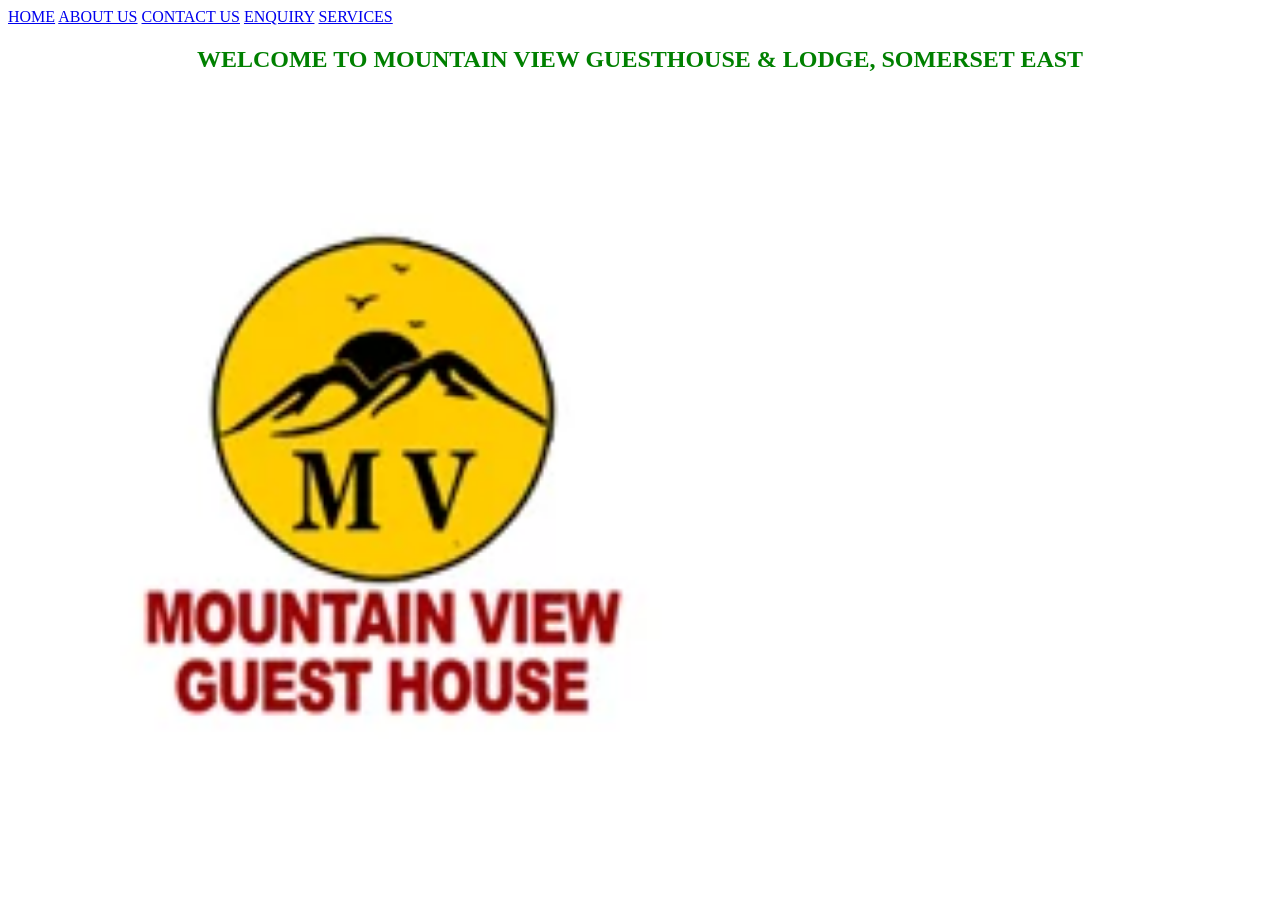
==== index.html @ 7d77cf10 "i added my html pages which are Enquiry, About Us, Contact Us, Things to do" ====
<!DOCTYPE html>
<html lang="en">
<head>
    <meta charset="UTF-8">
    <meta name="viewport" content="width=device-width, initial-scale=1.0">
     <title>WELCOME TO MOUNTAIN VIEW GUESTHOUSE & LODGE, SOMERSET EAST | HOME</title>
</head>
<body>
   <header>
    <!--Logo goes here-->
    <!--Navigation links-->
    <nav>
        <a href="#">HOME</a>
        <a href="#">ABOUT US</a>
        <a href="#">CONTACT US</a>
        <a href="#">ENQUIRY</a>
        <a href="#">SERVICES</a>
    </nav>
   </header>
   <!--Main section-->
   <main>
        <!--First Section-->
        <section>
            <!--Welcome message-->
            <h1 style="color:green; text-align: center;">WELCOME TO MOUNTAIN VIEW GUESTHOUSE & LODGE, SOMERSET EAST</h1>
            <p></p>
            <!--Insert an image-->
            <img src="/assets/images/mountain-view-guest-house-logo.webp" width="60%" height="60%" alt="Main image">
        </section>
        <!--Footer Section-->
        <footer>


        </footer>
   </main>
</body>
</html>
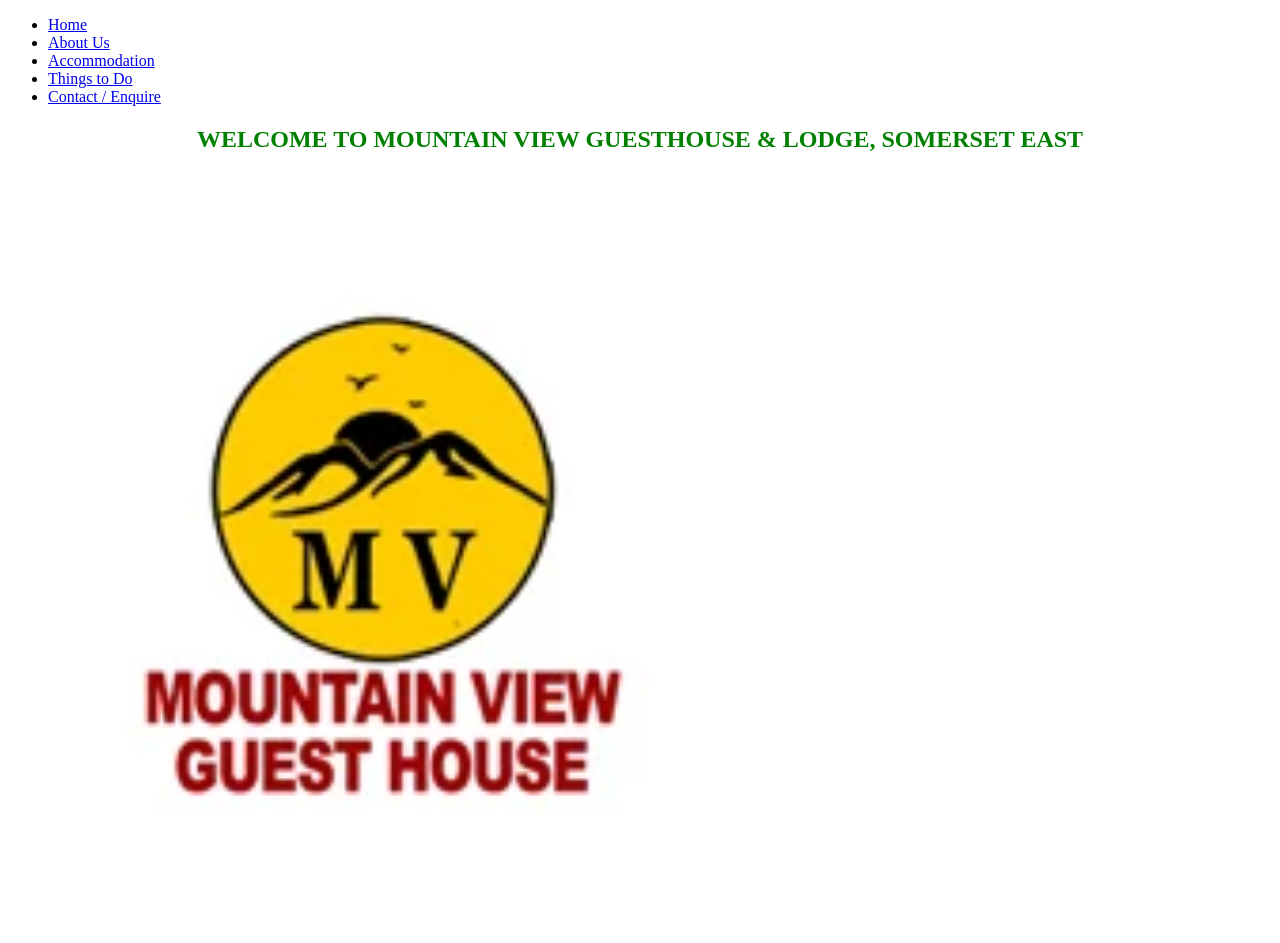
==== commit a92c3732: "i added pages and the history of the guesthouse, activities tourists can do" ====
--- a/index.html
+++ b/index.html
@@ -9,13 +9,14 @@
    <header>
     <!--Logo goes here-->
     <!--Navigation links-->
-    <nav>
-        <a href="#">HOME</a>
-        <a href="#">ABOUT US</a>
-        <a href="#">CONTACT US</a>
-        <a href="#">ENQUIRY</a>
-        <a href="#">SERVICES</a>
-    </nav>
+     <nav class="main-nav" id="primary-navigation" aria-label="Primary">
+        <ul>
+          <li><a href="../index.html">Home</a></li>
+          <li><a href="about.html" aria-current="page">About Us</a></li>
+          <li><a href="accommodation.html">Accommodation</a></li>
+          <li><a href="things-to-do.html">Things to Do</a></li>
+          <li><a href="contact.html">Contact / Enquire</a></li>
+        </ul>
    </header>
    <!--Main section-->
    <main>
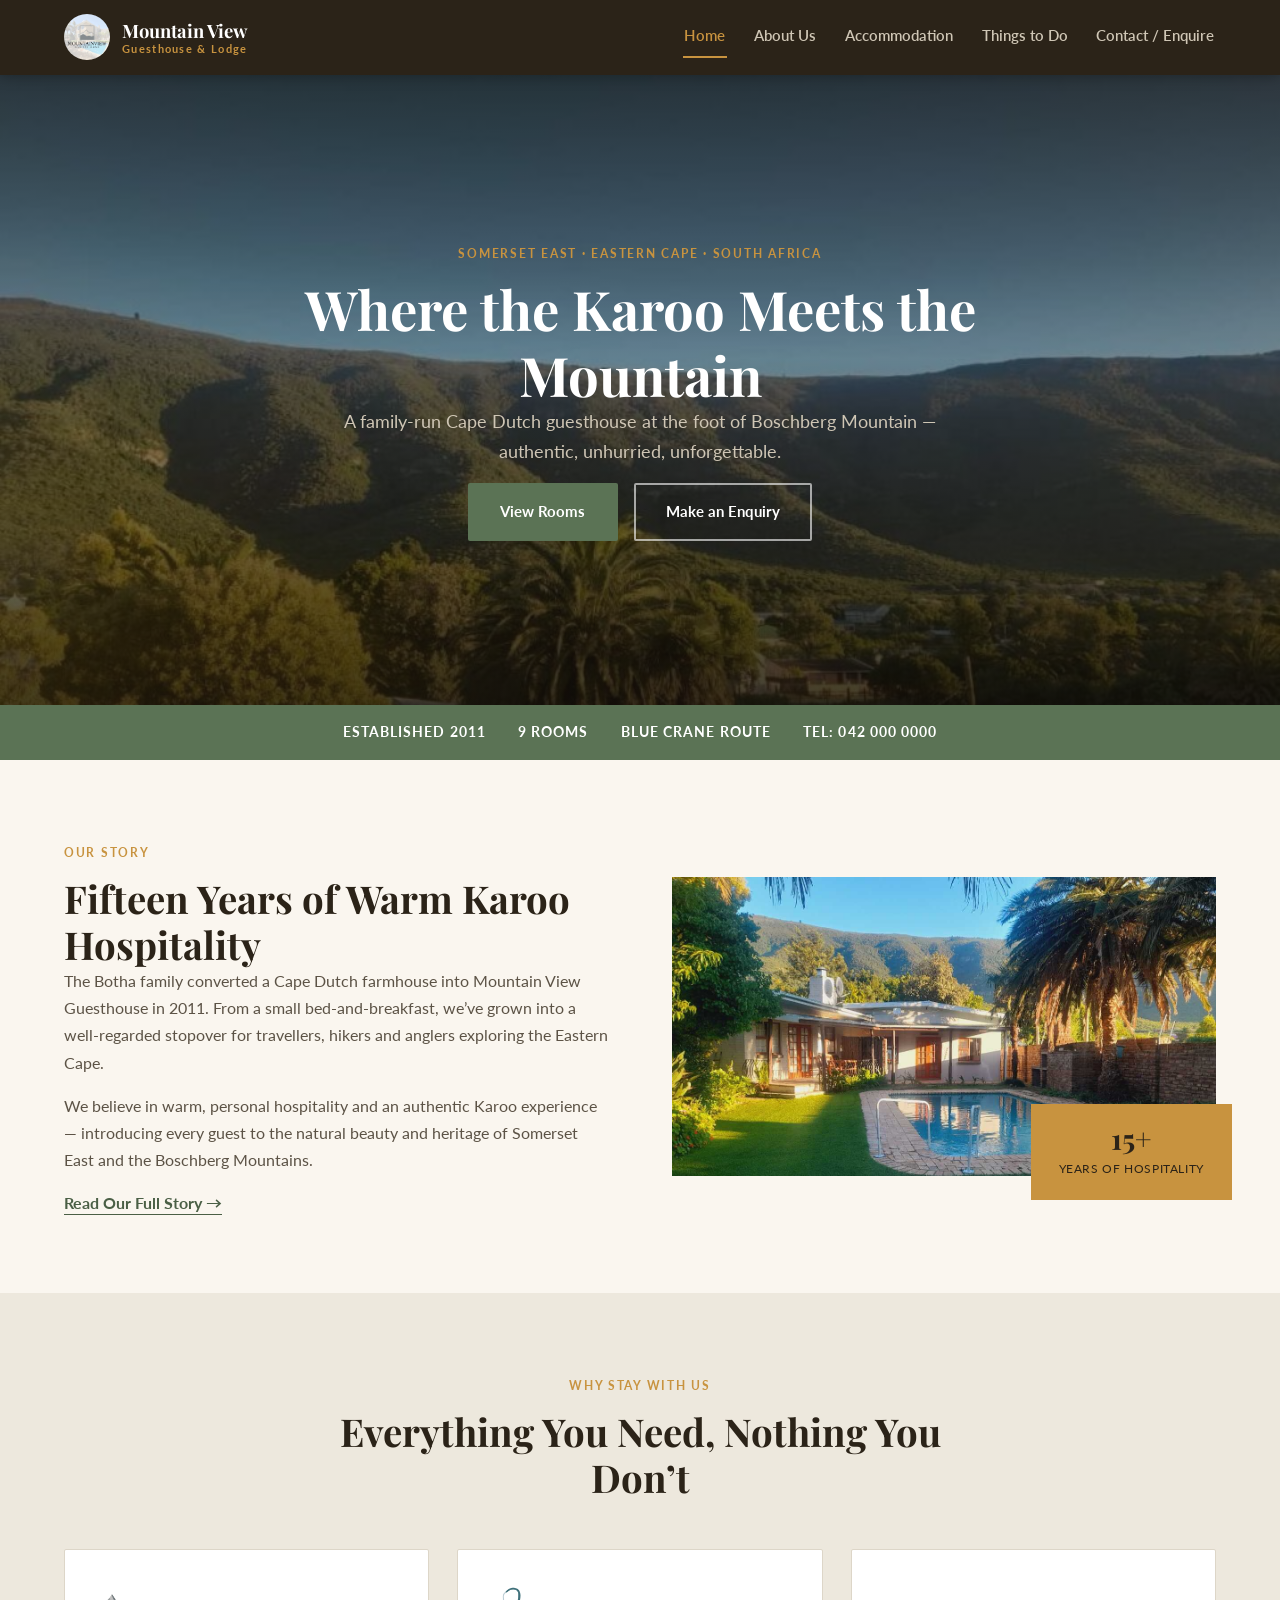
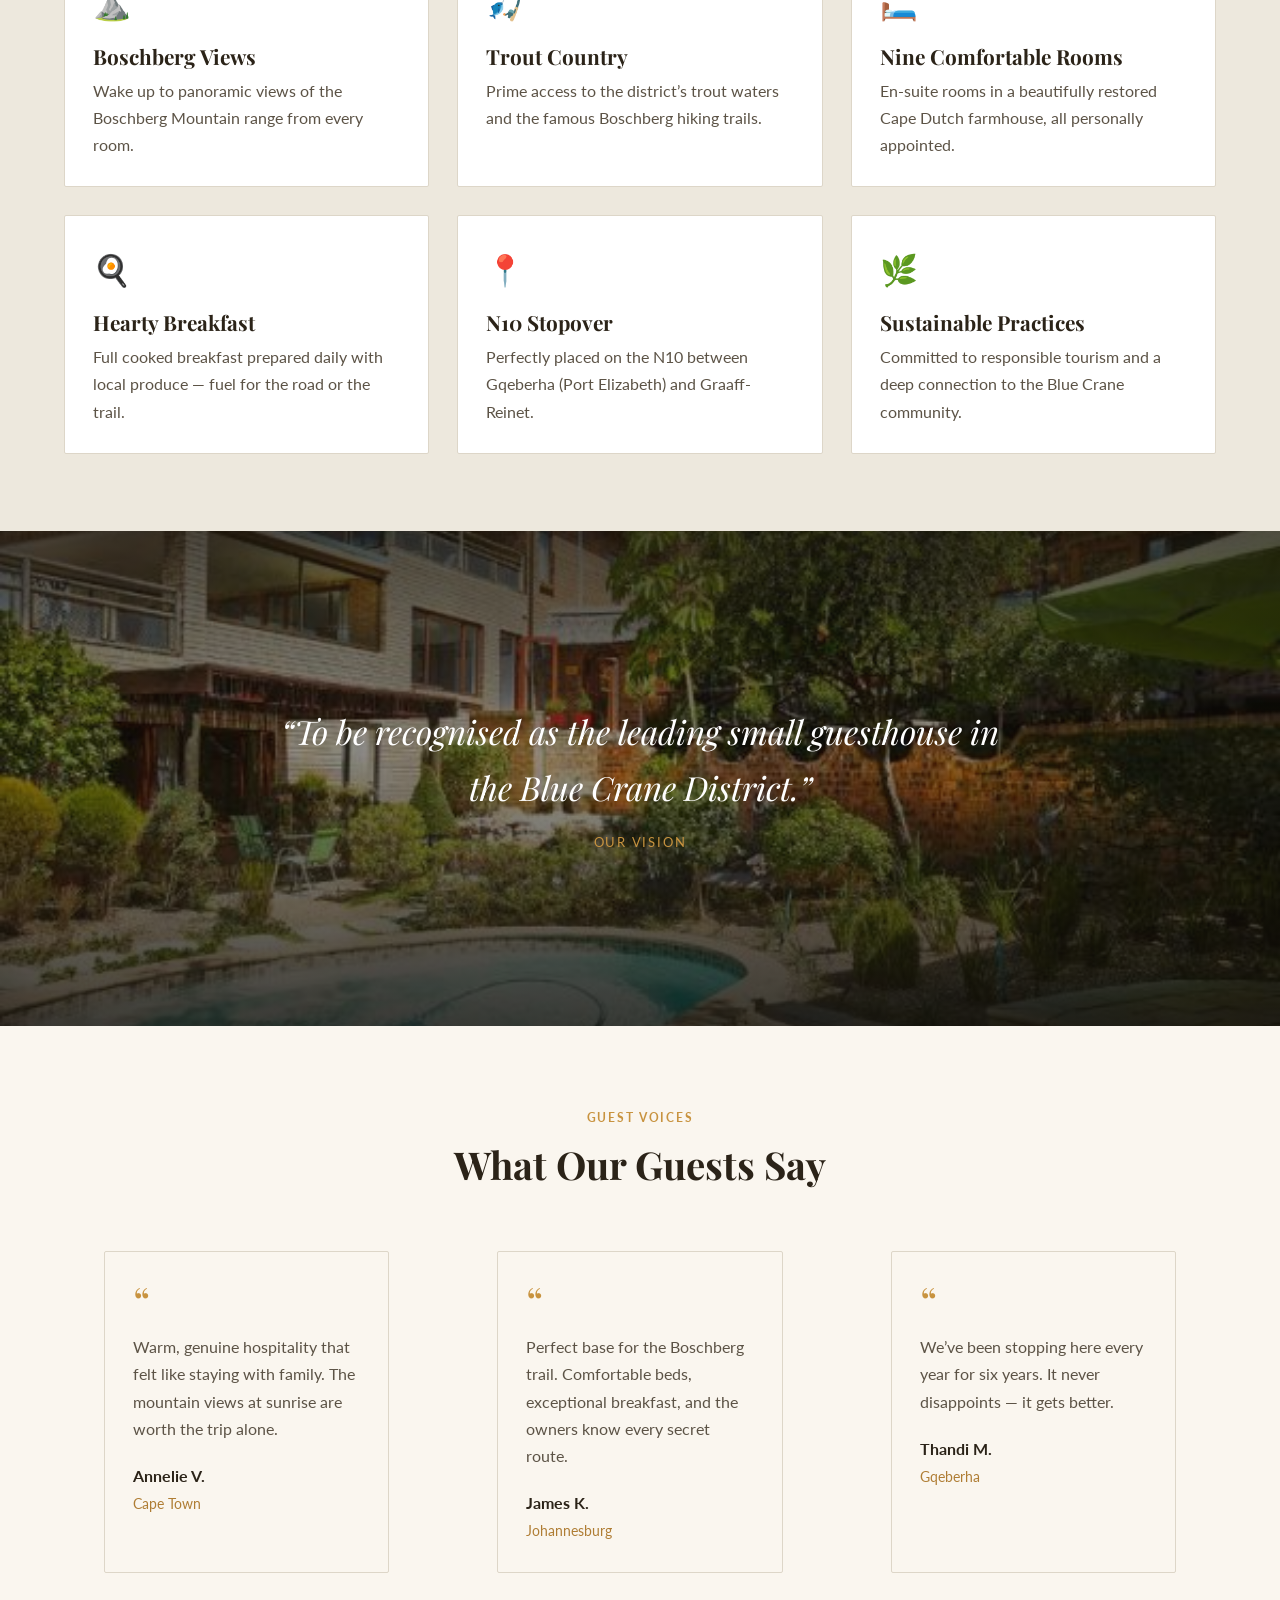
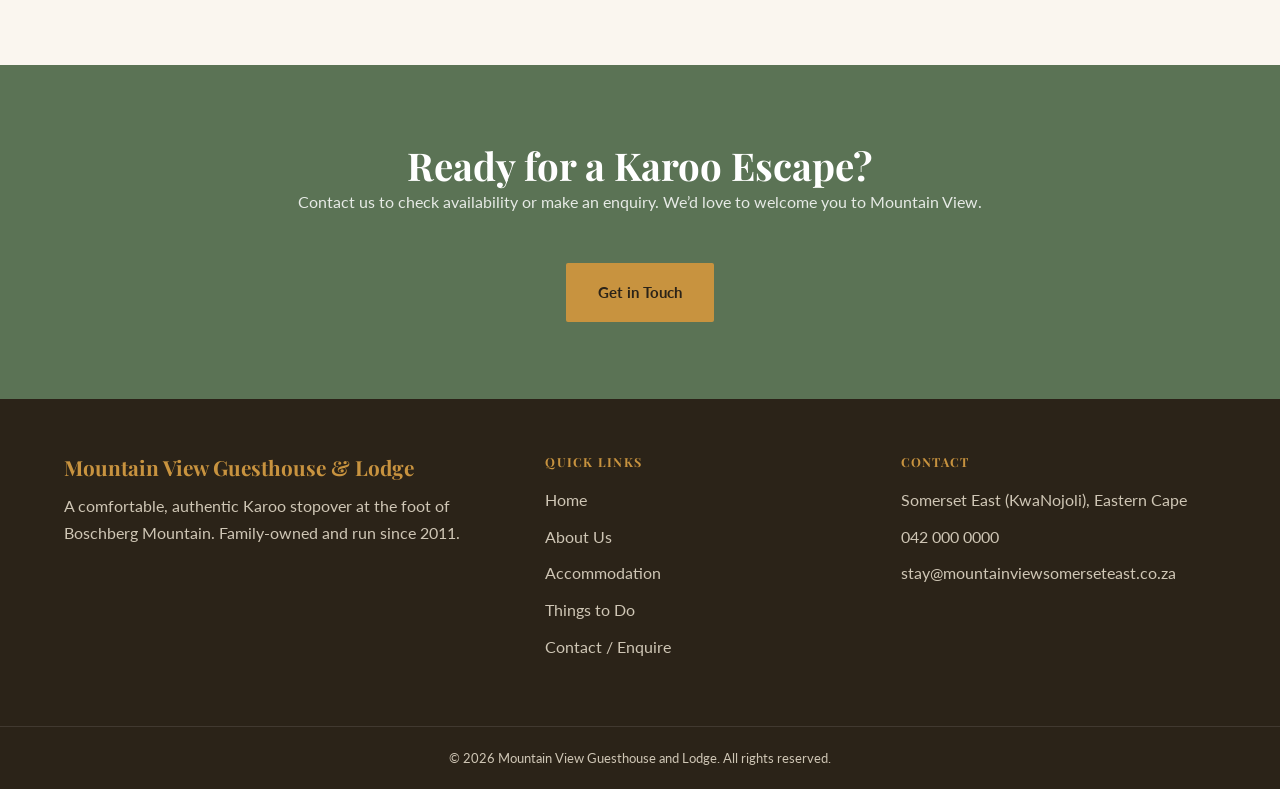
==== commit 7f448804: "i added CSS to make the hmtl to only be information but colour to also attract and catch readers att" ====
--- a/index.html
+++ b/index.html
@@ -1,38 +1,233 @@
 <!DOCTYPE html>
 <html lang="en">
 <head>
-    <meta charset="UTF-8">
-    <meta name="viewport" content="width=device-width, initial-scale=1.0">
-     <title>WELCOME TO MOUNTAIN VIEW GUESTHOUSE & LODGE, SOMERSET EAST | HOME</title>
+  <meta charset="UTF-8">
+  <meta name="viewport" content="width=device-width, initial-scale=1.0">
+  <title>Mountain View Guesthouse &amp; Lodge | Somerset East, Eastern Cape</title>
+  <meta name="description" content="A family-run Cape Dutch guesthouse at the foot of Boschberg Mountain in Somerset East, Eastern Cape. Nine comfortable rooms, hearty breakfasts, and warm Karoo hospitality.">
+
+  <!-- Google Fonts: Playfair Display for headings, Lato for body copy -->
+  <link rel="preconnect" href="https://fonts.googleapis.com">
+  <link rel="preconnect" href="https://fonts.gstatic.com" crossorigin>
+  <link href="https://fonts.googleapis.com/css2?family=Playfair+Display:wght@600;700&family=Lato:wght@400;700;900&display=swap" rel="stylesheet">
+
+  <link rel="icon" href="assets/images/Mountainview-Guesthouse-Western-Cape.webp" type="image/webp">
+  <link rel="stylesheet" href="assets/css/style.css">
 </head>
 <body>
-   <header>
-    <!--Logo goes here-->
-    <!--Navigation links-->
-     <nav class="main-nav" id="primary-navigation" aria-label="Primary">
+
+  <a class="skip-link" href="#main-content">Skip to main content</a>
+
+  <!-- ===================== SITE HEADER / PRIMARY NAVIGATION ===================== -->
+  <header class="site-header">
+    <div class="header-inner">
+      <a class="brand" href="index.html">
+        <img src="assets/images/Mountainview-Guesthouse-Western-Cape.webp" alt="Mountain View Guesthouse and Lodge logo" width="46" height="46">
+        <span class="brand-text">Mountain View<small>Guesthouse &amp; Lodge</small></span>
+      </a>
+
+      <button type="button" class="nav-toggle" aria-expanded="false" aria-controls="primary-navigation" aria-label="Toggle navigation menu">☰</button>
+
+      <nav class="main-nav" id="primary-navigation" aria-label="Primary">
         <ul>
-          <li><a href="../index.html">Home</a></li>
-          <li><a href="about.html" aria-current="page">About Us</a></li>
-          <li><a href="accommodation.html">Accommodation</a></li>
-          <li><a href="things-to-do.html">Things to Do</a></li>
-          <li><a href="contact.html">Contact / Enquire</a></li>
+          <li><a href="index.html" aria-current="page">Home</a></li>
+          <li><a href="pages/about.html">About Us</a></li>
+          <li><a href="pages/accommodation.html">Accommodation</a></li>
+          <li><a href="pages/things-to-do.html">Things to Do</a></li>
+          <li><a href="pages/contact.html">Contact / Enquire</a></li>
         </ul>
-   </header>
-   <!--Main section-->
-   <main>
-        <!--First Section-->
-        <section>
-            <!--Welcome message-->
-            <h1 style="color:green; text-align: center;">WELCOME TO MOUNTAIN VIEW GUESTHOUSE & LODGE, SOMERSET EAST</h1>
-            <p></p>
-            <!--Insert an image-->
-            <img src="/assets/images/mountain-view-guest-house-logo.webp" width="60%" height="60%" alt="Main image">
-        </section>
-        <!--Footer Section-->
-        <footer>
-
-
-        </footer>
-   </main>
+      </nav>
+    </div>
+  </header>
+
+  <main id="main-content">
+
+    <!-- ===================== HERO ===================== -->
+    <section class="hero" aria-label="Introduction">
+      <div class="hero-media">
+        <!-- Responsive image: the browser picks the smallest file that still
+             fills the viewport, per the srcset/sizes requirement. -->
+        <img
+          src="assets/images/0000000000000000000mou-1-cropped-1024x657.jpg"
+          alt="Sunrise over the Boschberg mountain range near Somerset East">
+      </div>
+      <div class="hero-content text-center">
+        <p class="eyebrow">Somerset East &middot; Eastern Cape &middot; South Africa</p>
+        <h1>Where the Karoo Meets the Mountain</h1>
+        <p class="lede">A family-run Cape Dutch guesthouse at the foot of Boschberg Mountain &mdash; authentic, unhurried, unforgettable.</p>
+        <div class="btn-row" style="justify-content:center;">
+          <a class="btn btn-green" href="pages/accommodation.html">View Rooms</a>
+          <a class="btn btn-outline-light" href="pages/contact.html">Make an Enquiry</a>
+        </div>
+      </div>
+    </section>
+
+    <!-- Quick facts strip -->
+    <section class="stats-strip" aria-label="Guesthouse quick facts">
+      <div class="container">
+        <span>Established 2011</span>
+        <span>9 Rooms</span>
+        <span>Blue Crane Route</span>
+        <span>Tel: 042 000 0000</span>
+      </div>
+    </section>
+
+    <!-- ===================== OUR STORY ===================== -->
+    <section class="section">
+      <div class="container split">
+        <div>
+          <p class="eyebrow">Our Story</p>
+          <h2>Fifteen Years of Warm Karoo Hospitality</h2>
+          <p>The Botha family converted a Cape Dutch farmhouse into Mountain View Guesthouse in 2011. From a small bed-and-breakfast, we&rsquo;ve grown into a well-regarded stopover for travellers, hikers and anglers exploring the Eastern Cape.</p>
+          <p>We believe in warm, personal hospitality and an authentic Karoo experience &mdash; introducing every guest to the natural beauty and heritage of Somerset East and the Boschberg Mountains.</p>
+          <a class="text-link" href="pages/about.html">Read Our Full Story &rarr;</a>
+        </div>
+        <div class="media-frame">
+          <img
+            src="assets/images/0000000000000000000mou2-cropped.jpg"
+            alt="The guesthouse pool and gardens with the Boschberg mountains beyond">
+          <div class="stat-badge">
+            <strong>15+</strong>
+            <span>Years of Hospitality</span>
+          </div>
+        </div>
+      </div>
+    </section>
+
+    <!-- ===================== WHY STAY WITH US ===================== -->
+    <section class="section section-alt">
+      <div class="container">
+        <div class="section-heading">
+          <p class="eyebrow">Why Stay With Us</p>
+          <h2>Everything You Need, Nothing You Don&rsquo;t</h2>
+        </div>
+
+        <div class="grid grid-3">
+          <article class="card feature-card">
+            <div class="feature-icon" aria-hidden="true">⛰️</div>
+            <h3>Boschberg Views</h3>
+            <p>Wake up to panoramic views of the Boschberg Mountain range from every room.</p>
+          </article>
+
+          <article class="card feature-card">
+            <div class="feature-icon" aria-hidden="true">🎣</div>
+            <h3>Trout Country</h3>
+            <p>Prime access to the district&rsquo;s trout waters and the famous Boschberg hiking trails.</p>
+          </article>
+
+          <article class="card feature-card">
+            <div class="feature-icon" aria-hidden="true">🛏️</div>
+            <h3>Nine Comfortable Rooms</h3>
+            <p>En-suite rooms in a beautifully restored Cape Dutch farmhouse, all personally appointed.</p>
+          </article>
+
+          <article class="card feature-card">
+            <div class="feature-icon" aria-hidden="true">🍳</div>
+            <h3>Hearty Breakfast</h3>
+            <p>Full cooked breakfast prepared daily with local produce &mdash; fuel for the road or the trail.</p>
+          </article>
+
+          <article class="card feature-card">
+            <div class="feature-icon" aria-hidden="true">📍</div>
+            <h3>N10 Stopover</h3>
+            <p>Perfectly placed on the N10 between Gqeberha (Port Elizabeth) and Graaff-Reinet.</p>
+          </article>
+
+          <article class="card feature-card">
+            <div class="feature-icon" aria-hidden="true">🌿</div>
+            <h3>Sustainable Practices</h3>
+            <p>Committed to responsible tourism and a deep connection to the Blue Crane community.</p>
+          </article>
+        </div>
+      </div>
+    </section>
+
+    <!-- ===================== VISION QUOTE (full-bleed) ===================== -->
+    <section class="section-quote">
+      <div class="hero-media">
+        <img src="assets/images/hottentots-mountain-view-guest-house.jpg" alt="Guesthouse pool deck at dusk" loading="lazy">
+      </div>
+      <blockquote>
+        <p>&ldquo;To be recognised as the leading small guesthouse in the Blue Crane District.&rdquo;</p>
+        <footer>Our Vision</footer>
+      </blockquote>
+    </section>
+
+    <!-- ===================== GUEST TESTIMONIALS ===================== -->
+    <section class="section">
+      <div class="container">
+        <div class="section-heading">
+          <p class="eyebrow">Guest Voices</p>
+          <h2>What Our Guests Say</h2>
+        </div>
+
+        <div class="grid grid-3">
+          <blockquote class="card testimonial-card">
+            <span class="quote-mark" aria-hidden="true">&ldquo;</span>
+            <p>Warm, genuine hospitality that felt like staying with family. The mountain views at sunrise are worth the trip alone.</p>
+            <cite><strong>Annelie V.</strong><span>Cape Town</span></cite>
+          </blockquote>
+
+          <blockquote class="card testimonial-card">
+            <span class="quote-mark" aria-hidden="true">&ldquo;</span>
+            <p>Perfect base for the Boschberg trail. Comfortable beds, exceptional breakfast, and the owners know every secret route.</p>
+            <cite><strong>James K.</strong><span>Johannesburg</span></cite>
+          </blockquote>
+
+          <blockquote class="card testimonial-card">
+            <span class="quote-mark" aria-hidden="true">&ldquo;</span>
+            <p>We&rsquo;ve been stopping here every year for six years. It never disappoints &mdash; it gets better.</p>
+            <cite><strong>Thandi M.</strong><span>Gqeberha</span></cite>
+          </blockquote>
+        </div>
+      </div>
+    </section>
+
+    <!-- ===================== CALL TO ACTION ===================== -->
+    <section class="section section-cta">
+      <div class="container">
+        <h2>Ready for a Karoo Escape?</h2>
+        <p>Contact us to check availability or make an enquiry. We&rsquo;d love to welcome you to Mountain View.</p>
+        <a class="btn btn-gold mt-2" href="pages/contact.html">Get in Touch</a>
+      </div>
+    </section>
+
+  </main>
+
+  <!-- ===================== SITE FOOTER ===================== -->
+  <footer class="site-footer">
+    <div class="container footer-inner">
+      <div>
+        <h2>Mountain View Guesthouse &amp; Lodge</h2>
+        <p>A comfortable, authentic Karoo stopover at the foot of Boschberg Mountain. Family-owned and run since 2011.</p>
+      </div>
+
+      <div>
+        <h3>Quick Links</h3>
+        <ul>
+          <li><a href="index.html">Home</a></li>
+          <li><a href="pages/about.html">About Us</a></li>
+          <li><a href="pages/accommodation.html">Accommodation</a></li>
+          <li><a href="pages/things-to-do.html">Things to Do</a></li>
+          <li><a href="pages/contact.html">Contact / Enquire</a></li>
+        </ul>
+      </div>
+
+      <div>
+        <h3>Contact</h3>
+        <address style="font-style:normal;">
+          <ul>
+            <li>Somerset East (KwaNojoli), Eastern Cape</li>
+            <li><a href="tel:0420000000">042 000 0000</a></li>
+            <li><a href="mailto:stay@mountainviewsomerseteast.co.za">stay@mountainviewsomerseteast.co.za</a></li>
+          </ul>
+        </address>
+      </div>
+    </div>
+
+    <p class="footer-bottom">&copy; 2026 Mountain View Guesthouse and Lodge. All rights reserved.</p>
+  </footer>
+
+  <script src="assets/js/script.js"></script>
 </body>
 </html>
--- a/assets/css/style.css
+++ b/assets/css/style.css
@@ -0,0 +1,1124 @@
+/* -------------------------------------------------------------------------
+   1. CSS RESET / BASE
+   A lightweight reset so the site looks consistent across browsers.
+   ------------------------------------------------------------------------- */
+*,
+*::before,
+*::after {
+  box-sizing: border-box;
+}
+
+html {
+  scroll-behavior: smooth;
+}
+
+body,
+h1, h2, h3, h4, p,
+ul, ol, li,
+figure {
+  margin: 0;
+  padding: 0;
+}
+
+ul,
+ol {
+  list-style: none;
+}
+
+img {
+  max-width: 100%;
+  display: block;
+}
+
+a {
+  color: inherit;
+  text-decoration: none;
+}
+
+button {
+  font: inherit;
+  cursor: pointer;
+}
+
+/* -------------------------------------------------------------------------
+   2. CSS CUSTOM PROPERTIES
+   Central design tokens. Changing a value here updates the whole site,
+   which keeps the number of individual selectors we need to write down.
+   ------------------------------------------------------------------------- */
+:root {
+  /* Colour palette, sampled from the approved design mock-ups */
+  --color-dark: #2b2318;          /* header / footer / dark sections */
+  --color-dark-alt: #362c1e;      /* dark card backgrounds */
+  --color-cream: #faf6ef;         /* main page background */
+  --color-cream-alt: #ede8dd;     /* alternating section background */
+  --color-gold: #c8933f;          /* primary accent (buttons, prices) */
+  --color-gold-dark: #af7d34;
+  --color-green: #5b7355;         /* secondary accent (CTA, buttons) */
+  --color-green-dark: #4a5f45;
+  --color-text: #2b2318;          /* headings */
+  --color-text-muted: #5c5346;    /* body copy */
+  --color-text-on-dark: #f3ede1;
+  --color-text-on-dark-muted: #cfc6b5;
+  --color-border: #ddd6c8;
+
+  /* Typography */
+  --font-heading: "Playfair Display", Georgia, "Times New Roman", serif;
+  --font-body: "Lato", "Segoe UI", Helvetica, Arial, sans-serif;
+
+  /* Layout */
+  --max-width: 1200px;
+  --radius: 2px;
+  --shadow-soft: 0 10px 30px rgba(43, 35, 24, 0.12);
+  --transition: 0.25s ease;
+}
+
+/* -------------------------------------------------------------------------
+   3. TYPOGRAPHY
+   ------------------------------------------------------------------------- */
+body {
+  font-family: var(--font-body);
+  font-size: 1rem;
+  line-height: 1.7;
+  color: var(--color-text-muted);
+  background-color: var(--color-cream);
+}
+
+h1, h2, h3, h4 {
+  font-family: var(--font-heading);
+  color: var(--color-text);
+  line-height: 1.2;
+  font-weight: 700;
+}
+
+h1 { font-size: clamp(2.1rem, 4vw + 1rem, 3.4rem); }
+h2 { font-size: clamp(1.7rem, 2.4vw + 1rem, 2.4rem); }
+h3 { font-size: 1.3rem; }
+h4 { font-size: 1.05rem; }
+
+p { margin-bottom: 1rem; }
+p:last-child { margin-bottom: 0; }
+
+.eyebrow {
+  display: inline-block;
+  font-family: var(--font-body);
+  font-size: 0.78rem;
+  font-weight: 700;
+  letter-spacing: 0.14em;
+  text-transform: uppercase;
+  color: var(--color-gold);
+  margin-bottom: 0.75rem;
+}
+
+.lede {
+  font-size: 1.1rem;
+  max-width: 60ch;
+}
+
+/* -------------------------------------------------------------------------
+   4. LAYOUT HELPERS
+   ------------------------------------------------------------------------- */
+.container {
+  width: 100%;
+  max-width: var(--max-width);
+  margin-left: auto;
+  margin-right: auto;
+  padding-left: 1.5rem;
+  padding-right: 1.5rem;
+}
+
+.section {
+  padding-top: clamp(3rem, 6vw, 5.5rem);
+  padding-bottom: clamp(3rem, 6vw, 5.5rem);
+}
+
+.section-heading {
+  text-align: center;
+  max-width: 44rem;
+  margin-left: auto;
+  margin-right: auto;
+  margin-bottom: 3rem;
+}
+
+.grid {
+  display: grid;
+  gap: 1.75rem;
+}
+
+.grid-2 { grid-template-columns: repeat(2, 1fr); }
+.grid-3 { grid-template-columns: repeat(3, 1fr); }
+.grid-6 { grid-template-columns: repeat(6, 1fr); }
+
+.split {
+  display: grid;
+  grid-template-columns: 1fr 1fr;
+  gap: clamp(2rem, 5vw, 4rem);
+  align-items: center;
+}
+
+/* -------------------------------------------------------------------------
+   5. BUTTONS
+   ------------------------------------------------------------------------- */
+.btn {
+  display: inline-block;
+  font-family: var(--font-body);
+  font-weight: 700;
+  font-size: 0.95rem;
+  padding: 0.9rem 1.9rem;
+  border: 2px solid transparent;
+  border-radius: var(--radius);
+  transition: transform var(--transition), background-color var(--transition),
+    color var(--transition), border-color var(--transition);
+}
+
+.btn:hover,
+.btn:focus-visible {
+  transform: translateY(-2px);
+}
+
+.btn-green {
+  background-color: var(--color-green);
+  color: #fff;
+}
+.btn-green:hover,
+.btn-green:focus-visible { background-color: var(--color-green-dark); }
+
+.btn-gold {
+  background-color: var(--color-gold);
+  color: var(--color-dark);
+}
+.btn-gold:hover,
+.btn-gold:focus-visible { background-color: var(--color-gold-dark); }
+
+.btn-outline {
+  border-color: var(--color-gold);
+  color: var(--color-gold);
+  background: transparent;
+}
+.btn-outline:hover,
+.btn-outline:focus-visible {
+  background-color: var(--color-gold);
+  color: var(--color-dark);
+}
+
+.btn-outline-light {
+  border-color: rgba(255, 255, 255, 0.6);
+  color: #fff;
+}
+.btn-outline-light:hover,
+.btn-outline-light:focus-visible {
+  background-color: #fff;
+  color: var(--color-dark);
+}
+
+.btn-row {
+  display: flex;
+  flex-wrap: wrap;
+  gap: 1rem;
+}
+
+.text-link {
+  color: var(--color-green-dark);
+  font-weight: 700;
+  border-bottom: 1px solid currentColor;
+  padding-bottom: 2px;
+}
+.text-link:hover,
+.text-link:focus-visible { color: var(--color-gold-dark); }
+
+/* -------------------------------------------------------------------------
+   6. HEADER & NAVIGATION
+   ------------------------------------------------------------------------- */
+.skip-link {
+  position: absolute;
+  left: -999px;
+  top: 0;
+  background: var(--color-gold);
+  color: var(--color-dark);
+  padding: 0.75rem 1.25rem;
+  z-index: 999;
+  font-weight: 700;
+}
+.skip-link:focus {
+  left: 0.5rem;
+  top: 0.5rem;
+}
+
+.site-header {
+  background-color: var(--color-dark);
+  position: sticky;
+  top: 0;
+  z-index: 100;
+  box-shadow: 0 2px 12px rgba(0, 0, 0, 0.25);
+}
+
+.header-inner {
+  max-width: var(--max-width);
+  margin-left: auto;
+  margin-right: auto;
+  padding: 0.9rem 1.5rem;
+  display: flex;
+  align-items: center;
+  justify-content: space-between;
+  gap: 1.5rem;
+}
+
+.brand {
+  display: flex;
+  align-items: center;
+  gap: 0.75rem;
+  color: var(--color-text-on-dark);
+}
+
+.brand img {
+  width: 46px;
+  height: 46px;
+  border-radius: 50%;
+  object-fit: cover;
+}
+
+.brand-text {
+  font-family: var(--font-heading);
+  font-size: 1.15rem;
+  line-height: 1.25;
+  font-weight: 700;
+  color: #fff;
+}
+
+.brand-text small {
+  display: block;
+  font-family: var(--font-body);
+  font-size: 0.68rem;
+  font-weight: 700;
+  letter-spacing: 0.12em;
+  color: var(--color-gold);
+}
+
+.nav-toggle {
+  display: none;
+  background: transparent;
+  border: 0;
+  color: #fff;
+  font-size: 1.6rem;
+  line-height: 1;
+  padding: 0.25rem 0.4rem;
+}
+
+.main-nav ul {
+  display: flex;
+  gap: clamp(1rem, 2vw, 2rem);
+}
+
+.main-nav a {
+  display: inline-block;
+  padding: 0.4rem 0.1rem;
+  font-size: 0.95rem;
+  font-weight: 600;
+  color: var(--color-text-on-dark-muted);
+  border-bottom: 2px solid transparent;
+  transition: color var(--transition), border-color var(--transition);
+}
+
+.main-nav a:hover,
+.main-nav a:focus-visible {
+  color: #fff;
+}
+
+.main-nav a[aria-current="page"] {
+  color: var(--color-gold);
+  border-bottom-color: var(--color-gold);
+}
+
+/* -------------------------------------------------------------------------
+   7. HERO SECTIONS
+   The hero uses a real <img> (not a CSS background) positioned behind the
+   text so that responsive `srcset` / `sizes` can genuinely serve a smaller
+   file to smaller screens instead of just hiding a large one.
+   ------------------------------------------------------------------------- */
+.hero {
+  position: relative;
+  color: #fff;
+  display: flex;
+  align-items: center;
+  min-height: 70vh;
+  overflow: hidden;
+}
+
+.hero-page {
+  min-height: 42vh;
+}
+
+.hero-media {
+  position: absolute;
+  top: 0;
+  right: 0;
+  bottom: 0;
+  left: 0;
+  z-index: 0;
+}
+
+.hero-media img {
+  width: 100%;
+  height: 100%;
+  object-fit: cover;
+}
+
+.hero-media::after {
+  content: "";
+  position: absolute;
+  top: 0;
+  right: 0;
+  bottom: 0;
+  left: 0;
+  background: linear-gradient(
+    180deg,
+    rgba(20, 16, 10, 0.75) 0%,
+    rgba(20, 16, 10, 0.45) 45%,
+    rgba(20, 16, 10, 0.8) 100%
+  );
+}
+
+.hero-content {
+  position: relative;
+  z-index: 1;
+  max-width: var(--max-width);
+  margin-left: auto;
+  margin-right: auto;
+  padding: 4rem 1.5rem;
+  width: 100%;
+}
+
+.hero-content.text-center {
+  text-align: center;
+  max-width: 46rem;
+  margin-left: auto;
+  margin-right: auto;
+}
+
+.hero h1 { color: #fff; }
+
+.hero .eyebrow { color: var(--color-gold); }
+
+.hero p.lede {
+  color: var(--color-text-on-dark-muted);
+  margin-left: auto;
+  margin-right: auto;
+}
+
+/* Stats strip beneath the homepage hero */
+.stats-strip {
+  background-color: var(--color-green);
+  color: #fff;
+  position: relative;
+}
+
+.stats-strip .container {
+  display: flex;
+  flex-wrap: wrap;
+  justify-content: center;
+  gap: 0.5rem 2rem;
+  padding-top: 1rem;
+  padding-bottom: 1rem;
+  font-size: 0.85rem;
+  font-weight: 700;
+  letter-spacing: 0.08em;
+  text-transform: uppercase;
+  text-align: center;
+}
+
+/* -------------------------------------------------------------------------
+   8. CARDS
+   ------------------------------------------------------------------------- */
+.card {
+  background: #fff;
+  border: 1px solid var(--color-border);
+  padding: 1.75rem;
+  border-radius: var(--radius);
+  transition: box-shadow var(--transition), transform var(--transition);
+}
+
+.card:hover {
+  box-shadow: var(--shadow-soft);
+  transform: translateY(-3px);
+}
+
+/* Feature cards ("Why Stay With Us") */
+.feature-card .feature-icon {
+  font-size: 1.9rem;
+  margin-bottom: 0.9rem;
+}
+
+.feature-card h3 { margin-bottom: 0.5rem; }
+
+/* Testimonial cards */
+.testimonial-card {
+  background: transparent;
+  border: 1px solid var(--color-border);
+  position: relative;
+}
+
+.testimonial-card .quote-mark {
+  font-family: var(--font-heading);
+  font-size: 2.6rem;
+  color: var(--color-gold);
+  line-height: 1;
+  display: block;
+  margin-bottom: 0.75rem;
+}
+
+.testimonial-card cite {
+  display: block;
+  margin-top: 1.25rem;
+  font-style: normal;
+}
+
+.testimonial-card cite strong {
+  display: block;
+  color: var(--color-text);
+}
+
+.testimonial-card cite span {
+  font-size: 0.85rem;
+  color: var(--color-gold-dark);
+}
+
+/* Policy cards (Accommodation) */
+.policy-card {
+  background: #fff;
+  border: 1px solid var(--color-border);
+  padding: 1.5rem;
+}
+
+.policy-card .policy-label {
+  display: block;
+  font-size: 0.75rem;
+  letter-spacing: 0.1em;
+  text-transform: uppercase;
+  color: var(--color-text-muted);
+  margin-bottom: 0.4rem;
+}
+
+.policy-card p {
+  font-family: var(--font-heading);
+  font-size: 1.2rem;
+  color: var(--color-text);
+}
+
+/* Activity cards (Things To Do) */
+.activity-card {
+  background: #fff;
+  border: 1px solid var(--color-border);
+  overflow: hidden;
+  display: flex;
+  flex-direction: column;
+}
+
+.activity-card figure {
+  position: relative;
+  height: 0;
+  padding-top: 56.25%; /* 16:9 ratio, written as a padding hack for wider browser support than aspect-ratio */
+  overflow: hidden;
+}
+
+.activity-card img {
+  position: absolute;
+  top: 0;
+  left: 0;
+  width: 100%;
+  height: 100%;
+  object-fit: cover;
+  transition: transform var(--transition);
+}
+
+.activity-card:hover img {
+  transform: scale(1.05);
+}
+
+.activity-card .activity-body {
+  padding: 1.5rem;
+  flex: 1;
+  display: flex;
+  flex-direction: column;
+}
+
+.activity-tag {
+  display: inline-block;
+  align-self: flex-start;
+  background-color: var(--color-cream-alt);
+  color: var(--color-text-muted);
+  font-size: 0.72rem;
+  font-weight: 700;
+  letter-spacing: 0.08em;
+  text-transform: uppercase;
+  padding: 0.3rem 0.6rem;
+  margin-bottom: 0.85rem;
+}
+
+.activity-meta {
+  display: flex;
+  gap: 1rem;
+  flex-wrap: wrap;
+  font-size: 0.82rem;
+  color: var(--color-gold-dark);
+  margin-bottom: 0.75rem;
+}
+
+.activity-tip {
+  margin-top: auto;
+  padding-top: 1rem;
+  display: flex;
+  gap: 0.6rem;
+  background-color: var(--color-cream-alt);
+  padding: 0.85rem 1rem;
+  font-style: italic;
+  font-size: 0.9rem;
+  color: var(--color-text-muted);
+}
+
+/* Room cards (Accommodation) — alternating media/text layout */
+.room {
+  display: grid;
+  grid-template-columns: 1.1fr 1fr;
+  gap: 0;
+  border: 1px solid var(--color-border);
+  background: #fff;
+  margin-bottom: 2rem;
+}
+
+.room:nth-child(even) {
+  grid-template-columns: 1fr 1.1fr;
+}
+
+.room:nth-child(even) .room-media { order: 2; }
+.room:nth-child(even) .room-body { order: 1; }
+
+.room-media {
+  position: relative;
+  min-height: 280px;
+}
+
+.room-media img {
+  width: 100%;
+  height: 100%;
+  object-fit: cover;
+  position: absolute;
+  top: 0;
+  right: 0;
+  bottom: 0;
+  left: 0;
+}
+
+.room-badge {
+  position: absolute;
+  top: 1rem;
+  left: 1rem;
+  z-index: 1;
+  background-color: var(--color-green);
+  color: #fff;
+  font-weight: 700;
+  font-size: 0.85rem;
+  padding: 0.5rem 0.9rem;
+}
+
+.room-body {
+  padding: clamp(1.5rem, 3vw, 2.5rem);
+  display: flex;
+  flex-direction: column;
+  justify-content: center;
+}
+
+.room-price {
+  font-family: var(--font-heading);
+  font-size: 1.6rem;
+  color: var(--color-gold-dark);
+  margin-bottom: 0.75rem;
+}
+
+.room-price span {
+  font-family: var(--font-body);
+  font-size: 0.85rem;
+  color: var(--color-text-muted);
+  font-weight: 400;
+}
+
+.amenities-label {
+  font-size: 0.75rem;
+  letter-spacing: 0.1em;
+  text-transform: uppercase;
+  color: var(--color-text-muted);
+  margin: 1rem 0 0.5rem;
+}
+
+.amenities-list {
+  columns: 2;
+  column-gap: 1.5rem;
+  margin-bottom: 1.25rem;
+}
+
+.amenities-list li {
+  position: relative;
+  padding-left: 1.1rem;
+  margin-bottom: 0.4rem;
+  break-inside: avoid;
+}
+
+.amenities-list li::before {
+  content: "";
+  position: absolute;
+  left: 0;
+  top: 0.55em;
+  width: 6px;
+  height: 6px;
+  border-radius: 50%;
+  background-color: var(--color-green);
+}
+
+/* -------------------------------------------------------------------------
+   9. SECTION VARIANTS
+   ------------------------------------------------------------------------- */
+.section-alt { background-color: var(--color-cream-alt); }
+
+.section-dark {
+  background-color: var(--color-dark);
+  color: var(--color-text-on-dark-muted);
+}
+.section-dark h2,
+.section-dark h3 { color: #fff; }
+
+.section-cta {
+  background-color: var(--color-green);
+  color: #fff;
+  text-align: center;
+}
+.section-cta h2 { color: #fff; }
+.section-cta p { color: rgba(255, 255, 255, 0.85); }
+
+.section-quote {
+  position: relative;
+  color: #fff;
+  min-height: 55vh;
+  display: flex;
+  align-items: center;
+  justify-content: center;
+  text-align: center;
+  overflow: hidden;
+}
+
+.section-quote .hero-media { z-index: 0; }
+
+.section-quote blockquote {
+  position: relative;
+  z-index: 1;
+  font-family: var(--font-heading);
+  font-style: italic;
+  font-size: clamp(1.4rem, 2.6vw, 2.1rem);
+  max-width: 50rem;
+  padding-left: 1.5rem;
+  padding-right: 1.5rem;
+}
+
+.section-quote footer {
+  margin-top: 1rem;
+  font-family: var(--font-body);
+  font-style: normal;
+  font-size: 0.8rem;
+  letter-spacing: 0.14em;
+  text-transform: uppercase;
+  color: var(--color-gold);
+}
+
+/* Statistic badge overlapping the "Our Story" image */
+.stat-badge {
+  position: absolute;
+  bottom: -1.5rem;
+  right: -1rem;
+  background-color: var(--color-gold);
+  color: var(--color-dark);
+  padding: 1.25rem 1.75rem;
+  text-align: center;
+}
+
+.stat-badge strong {
+  display: block;
+  font-family: var(--font-heading);
+  font-size: 1.8rem;
+  line-height: 1;
+}
+
+.stat-badge span {
+  font-size: 0.78rem;
+  text-transform: uppercase;
+  letter-spacing: 0.05em;
+}
+
+.media-frame {
+  position: relative;
+}
+
+/* -------------------------------------------------------------------------
+   10. TIMELINE (About page)
+   ------------------------------------------------------------------------- */
+.timeline {
+  border-left: 2px solid var(--color-border);
+  padding-left: 2rem;
+  display: flex;
+  flex-direction: column;
+  gap: 1.75rem;
+}
+
+.timeline-item {
+  position: relative;
+}
+
+.timeline-item .timeline-dot {
+  position: absolute;
+  left: -2.85rem;
+  top: 0;
+  width: 2.25rem;
+  height: 2.25rem;
+  border-radius: 50%;
+  background-color: var(--color-green);
+  color: #fff;
+  font-weight: 700;
+  font-size: 0.85rem;
+  display: flex;
+  align-items: center;
+  justify-content: center;
+}
+
+.timeline-item .timeline-year {
+  color: var(--color-gold-dark);
+  font-weight: 700;
+  font-family: var(--font-heading);
+  font-size: 1.05rem;
+}
+
+/* -------------------------------------------------------------------------
+   11. TABS (Things to Do page)
+   ------------------------------------------------------------------------- */
+.tabs {
+  display: flex;
+  gap: clamp(1rem, 3vw, 2.5rem);
+  border-bottom: 1px solid var(--color-border);
+  background-color: var(--color-cream-alt);
+  overflow-x: auto;
+}
+
+.tabs .container {
+  display: flex;
+  gap: clamp(1rem, 3vw, 2.5rem);
+}
+
+.tab-btn {
+  background: transparent;
+  border: 0;
+  border-bottom: 3px solid transparent;
+  padding: 1.1rem 0.1rem;
+  font-weight: 700;
+  color: var(--color-text-muted);
+  white-space: nowrap;
+}
+
+.tab-btn:hover,
+.tab-btn:focus-visible {
+  color: var(--color-text);
+}
+
+.tab-btn[aria-selected="true"] {
+  color: var(--color-green-dark);
+  border-bottom-color: var(--color-green-dark);
+}
+
+.activity-grid {
+  display: grid;
+  grid-template-columns: repeat(2, 1fr);
+  gap: 1.75rem;
+}
+
+.activity-card[hidden] { display: none; }
+
+/* -------------------------------------------------------------------------
+   12. TABLES (Accommodation rates)
+   ------------------------------------------------------------------------- */
+.table-wrap {
+  overflow-x: auto;
+  border: 1px solid var(--color-border);
+}
+
+table {
+  width: 100%;
+  border-collapse: collapse;
+  min-width: 480px;
+  background: #fff;
+}
+
+caption {
+  text-align: left;
+  font-weight: 700;
+  color: var(--color-text);
+  padding: 1rem 1.25rem 0.5rem;
+  font-family: var(--font-heading);
+  font-size: 1.1rem;
+}
+
+th, td {
+  padding: 0.9rem 1.25rem;
+  text-align: left;
+  border-bottom: 1px solid var(--color-border);
+}
+
+thead th {
+  background-color: var(--color-cream-alt);
+  font-size: 0.78rem;
+  letter-spacing: 0.08em;
+  text-transform: uppercase;
+  color: var(--color-text-muted);
+}
+
+tbody tr:last-child td { border-bottom: 0; }
+tbody tr:hover { background-color: var(--color-cream-alt); }
+
+/* -------------------------------------------------------------------------
+   13. FORMS (Contact page)
+   ------------------------------------------------------------------------- */
+.form-field {
+  margin-bottom: 1.25rem;
+}
+
+.form-row {
+  display: grid;
+  grid-template-columns: 1fr 1fr;
+  gap: 1.25rem;
+}
+
+label {
+  display: block;
+  font-size: 0.78rem;
+  font-weight: 700;
+  letter-spacing: 0.06em;
+  text-transform: uppercase;
+  color: var(--color-text);
+  margin-bottom: 0.4rem;
+}
+
+input,
+select,
+textarea {
+  width: 100%;
+  font: inherit;
+  padding: 0.85rem 1rem;
+  border: 1px solid var(--color-border);
+  border-radius: var(--radius);
+  background-color: #fff;
+  color: var(--color-text);
+}
+
+input:focus-visible,
+select:focus-visible,
+textarea:focus-visible {
+  outline: 2px solid var(--color-green);
+  outline-offset: 1px;
+}
+
+textarea { resize: vertical; min-height: 140px; }
+
+.form-status {
+  margin-top: 1rem;
+  font-weight: 700;
+}
+
+.form-status.is-success { color: var(--color-green-dark); }
+.form-status.is-error { color: #a13d3d; }
+
+.contact-info-list li {
+  display: flex;
+  gap: 0.9rem;
+  margin-bottom: 1.5rem;
+  align-items: flex-start;
+}
+
+.contact-info-list .info-icon {
+  font-size: 1.3rem;
+  line-height: 1.4;
+}
+
+.contact-info-list h4 {
+  font-size: 0.78rem;
+  letter-spacing: 0.08em;
+  text-transform: uppercase;
+  color: var(--color-text-muted);
+  margin-bottom: 0.2rem;
+}
+
+.map-frame {
+  border: 1px solid var(--color-border);
+  overflow: hidden;
+  margin-top: 1.5rem;
+}
+
+.map-frame iframe {
+  width: 100%;
+  height: 320px;
+  border: 0;
+  display: block;
+}
+
+/* -------------------------------------------------------------------------
+   14. FOOTER
+   ------------------------------------------------------------------------- */
+.site-footer {
+  background-color: var(--color-dark);
+  color: var(--color-text-on-dark-muted);
+}
+
+.footer-inner {
+  display: grid;
+  grid-template-columns: 1.4fr 1fr 1fr;
+  gap: 2.5rem;
+  padding-top: 3.5rem;
+  padding-bottom: 3.5rem;
+}
+
+.footer-inner h2 {
+  color: var(--color-gold);
+  font-size: 1.3rem;
+  margin-bottom: 0.75rem;
+}
+
+.footer-inner h3 {
+  color: var(--color-gold);
+  font-size: 0.78rem;
+  letter-spacing: 0.1em;
+  text-transform: uppercase;
+  margin-bottom: 1rem;
+}
+
+.footer-inner ul li { margin-bottom: 0.6rem; }
+.footer-inner a:hover,
+.footer-inner a:focus-visible { color: #fff; }
+
+.footer-bottom {
+  border-top: 1px solid rgba(255, 255, 255, 0.1);
+  text-align: center;
+  padding: 1.25rem 1.5rem;
+  font-size: 0.82rem;
+  color: var(--color-text-on-dark-muted);
+}
+
+/* -------------------------------------------------------------------------
+   15. UTILITY CLASSES
+   ------------------------------------------------------------------------- */
+.text-center { text-align: center; }
+.mt-1 { margin-top: 1rem; }
+.mt-2 { margin-top: 2rem; }
+.mb-1 { margin-bottom: 1rem; }
+.mb-2 { margin-bottom: 2rem; }
+
+.sr-only {
+  position: absolute;
+  width: 1px;
+  height: 1px;
+  overflow: hidden;
+  clip: rect(0 0 0 0);
+  white-space: nowrap;
+}
+
+/* =========================================================================
+   16. RESPONSIVE MEDIA QUERIES
+   Breakpoints: 1024px (tablet landscape), 768px (tablet portrait / large
+   phone), 480px (small phone). Mobile styles cascade upward from the base
+   desktop-first rules above, per the assignment's "identify key breakpoints"
+   requirement.
+   ========================================================================= */
+
+/* ---- Tablet (<=1024px): tighten grids, stack the room cards' text a bit more ---- */
+@media (max-width: 1024px) {
+  .grid-3 { grid-template-columns: repeat(2, 1fr); }
+  .grid-6 { grid-template-columns: repeat(3, 1fr); }
+  .footer-inner { grid-template-columns: 1fr 1fr; }
+  .footer-inner > div:first-child { grid-column: 1 / -1; }
+}
+
+/* ---- Tablet portrait / large phone (<=768px): switch to single column,
+       reveal the mobile nav toggle, stack the header ---- */
+@media (max-width: 768px) {
+  .split { grid-template-columns: 1fr; }
+  .split .media-frame { order: -1; }
+
+  .grid-2,
+  .grid-3 { grid-template-columns: 1fr; }
+  .grid-6 { grid-template-columns: repeat(2, 1fr); }
+
+  .activity-grid { grid-template-columns: 1fr; }
+
+  .room,
+  .room:nth-child(even) {
+    grid-template-columns: 1fr;
+  }
+  .room-media,
+  .room:nth-child(even) .room-media { order: -1; min-height: 220px; }
+  .room:nth-child(even) .room-body { order: 2; }
+
+  .amenities-list { columns: 1; }
+
+  .form-row { grid-template-columns: 1fr; }
+
+  .footer-inner { grid-template-columns: 1fr; text-align: center; }
+  .contact-info-list li { justify-content: center; }
+
+  /* Mobile navigation */
+  .nav-toggle { display: inline-flex; }
+
+  .main-nav {
+    position: absolute;
+    top: 100%;
+    left: 0;
+    right: 0;
+    background-color: var(--color-dark);
+    max-height: 0;
+    overflow: hidden;
+    transition: max-height var(--transition);
+  }
+
+  .main-nav.is-open { max-height: 24rem; }
+
+  .main-nav ul {
+    flex-direction: column;
+    gap: 0;
+    padding: 0.5rem 1.5rem 1.5rem;
+  }
+
+  .main-nav a {
+    display: block;
+    padding: 0.85rem 0;
+    border-bottom: 1px solid rgba(255, 255, 255, 0.08);
+  }
+
+  .hero { min-height: 60vh; }
+  .hero-page { min-height: 34vh; }
+
+  .stats-strip .container {
+    flex-direction: column;
+    gap: 0.4rem;
+  }
+
+  .stat-badge {
+    position: static;
+    margin-top: -2rem;
+    margin-left: 1rem;
+    margin-right: 1rem;
+  }
+}
+
+/* ---- Small phone (<=480px): tighten spacing and font sizes further ---- */
+@media (max-width: 480px) {
+  .container { padding-left: 1.1rem;
+  padding-right: 1.1rem; }
+  .section { padding-top: 2.5rem;
+  padding-bottom: 2.5rem; }
+  .btn { width: 100%; text-align: center; }
+  .btn-row { flex-direction: column; }
+  .tabs .container { padding-left: 1.1rem;
+  padding-right: 1.1rem; }
+}
+
+
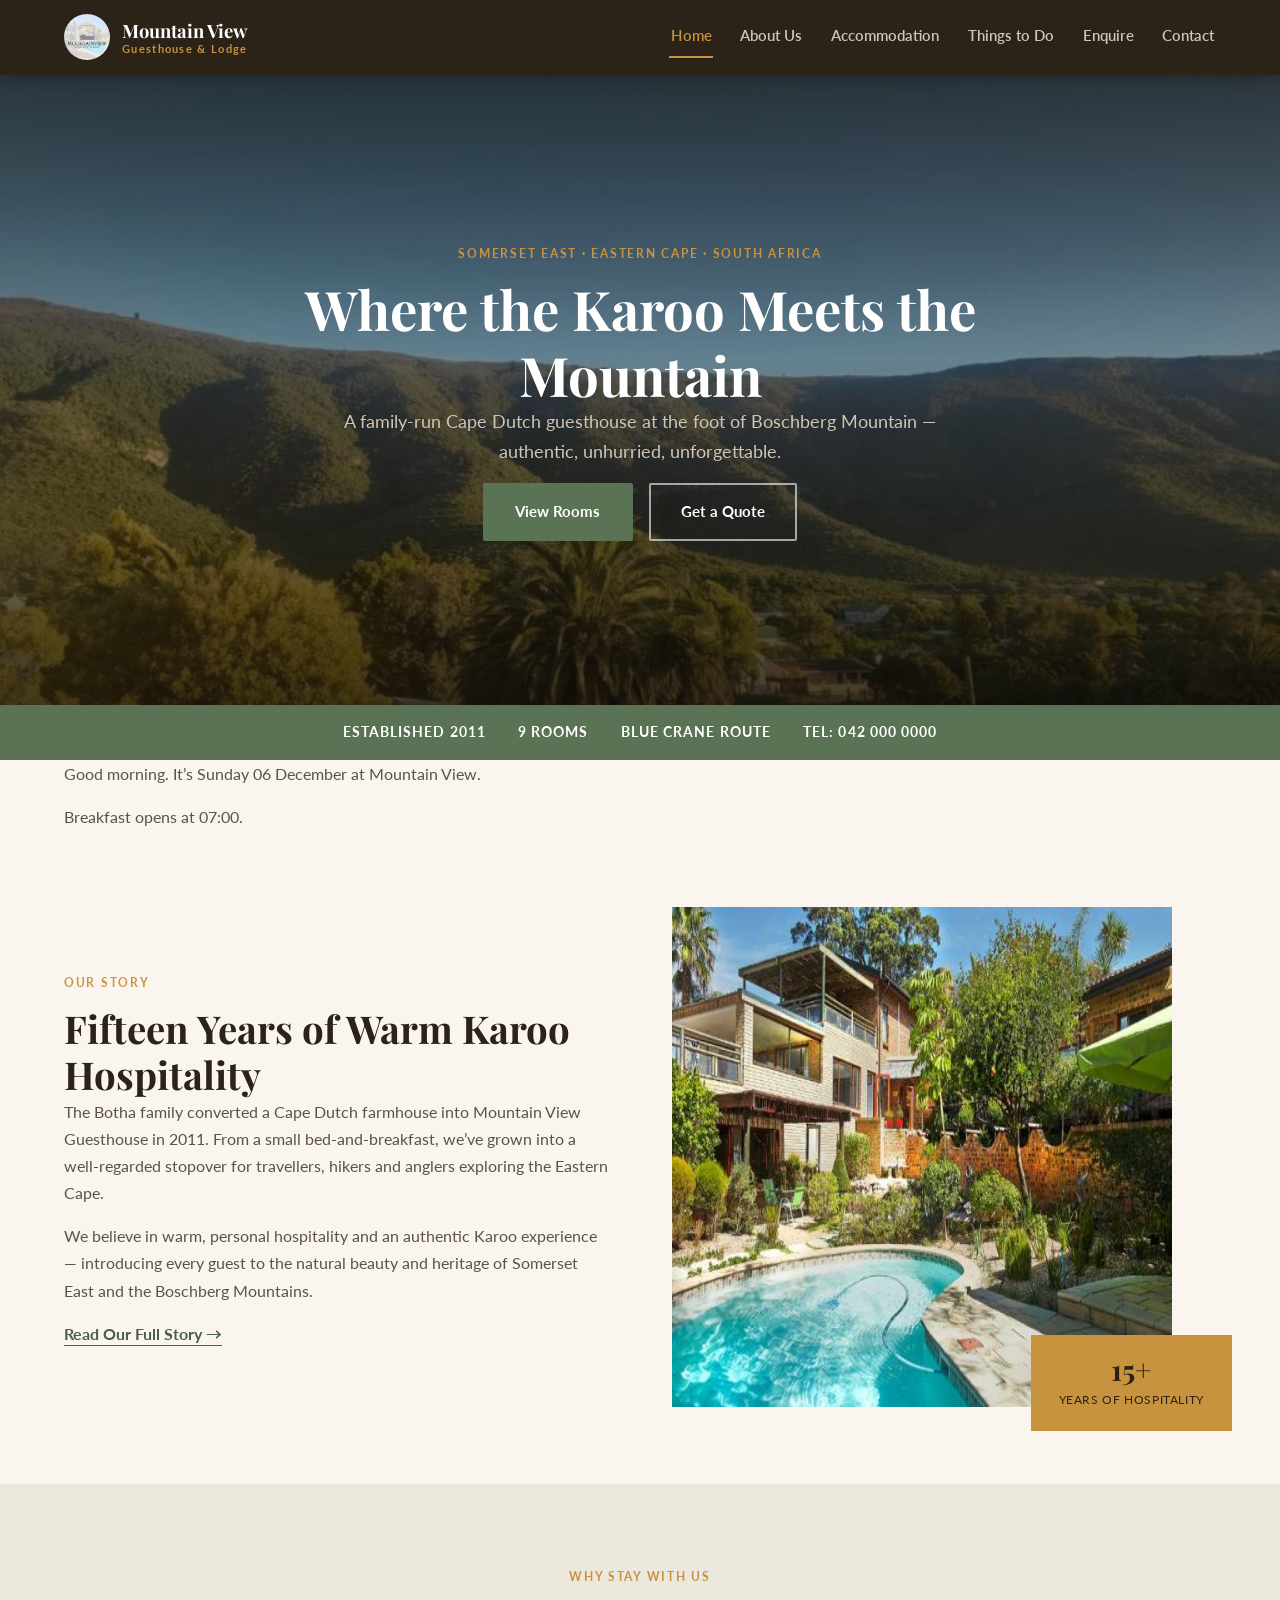
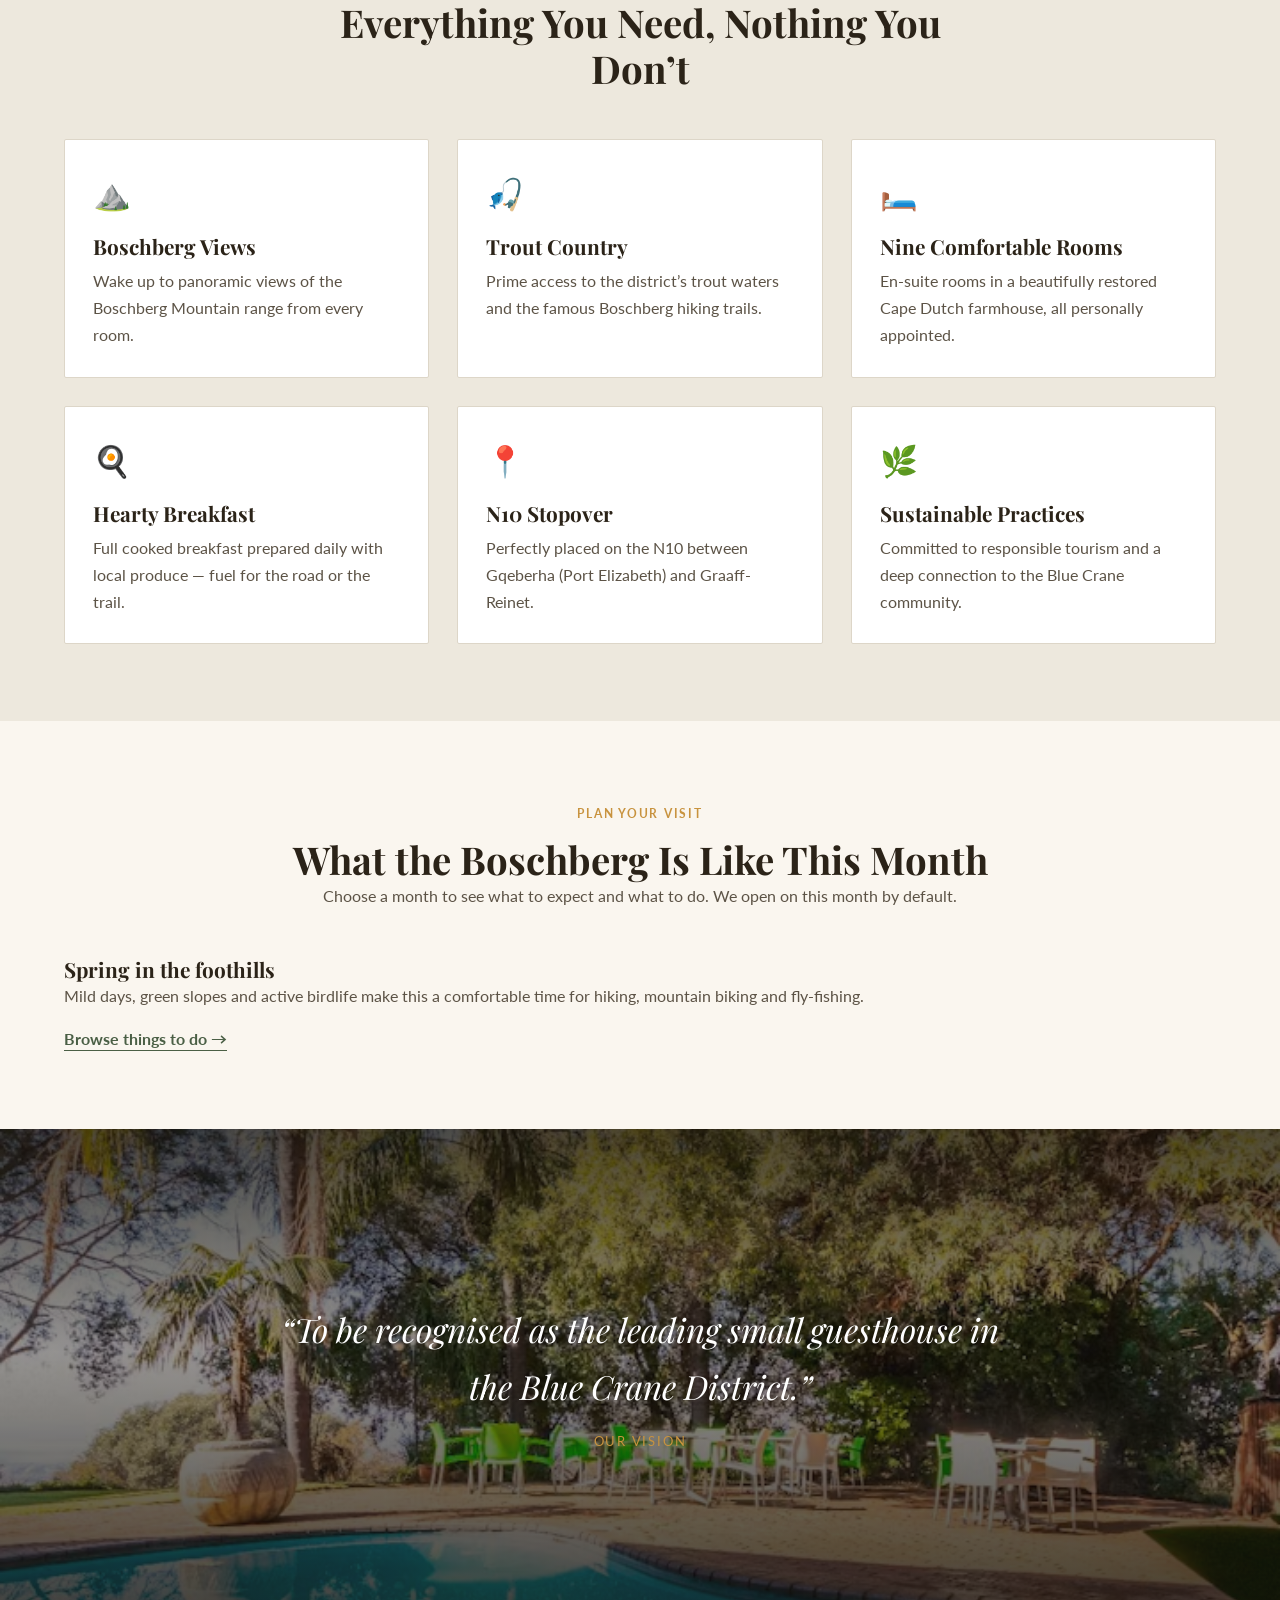
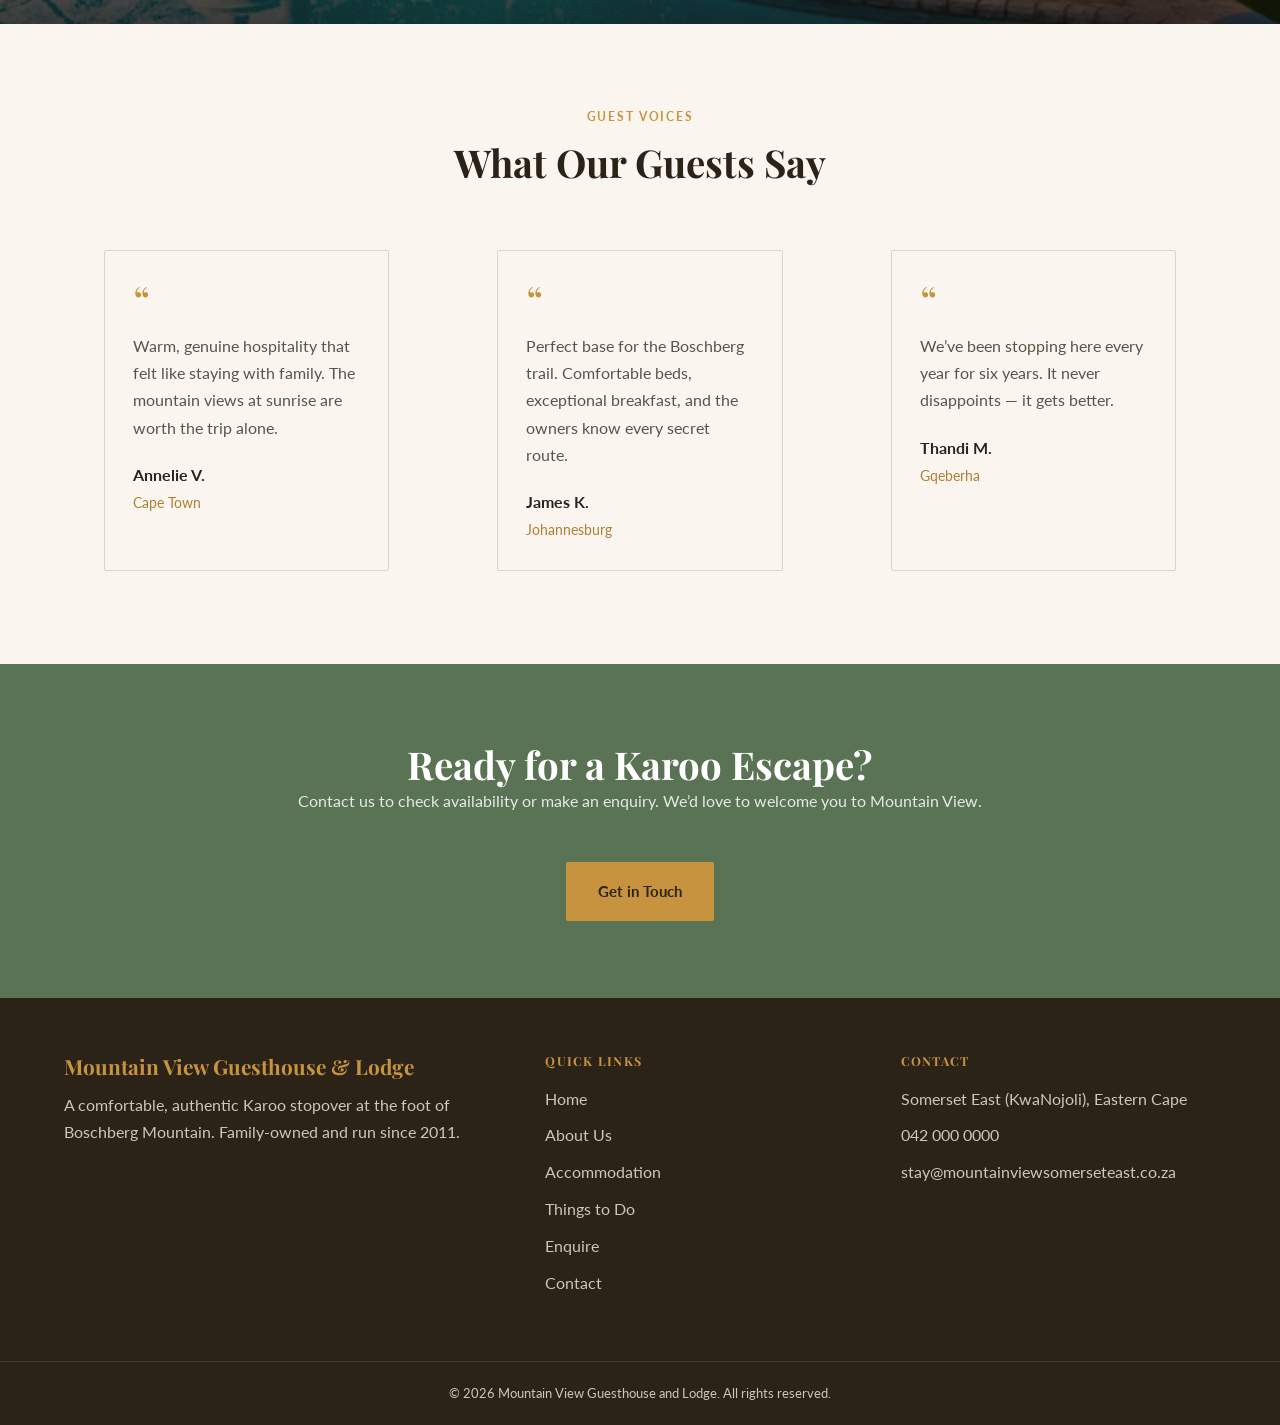
==== commit a378abaa: "i added javascript" ====
--- a/index.html
+++ b/index.html
@@ -3,16 +3,62 @@
 <head>
   <meta charset="UTF-8">
   <meta name="viewport" content="width=device-width, initial-scale=1.0">
-  <title>Mountain View Guesthouse &amp; Lodge | Somerset East, Eastern Cape</title>
-  <meta name="description" content="A family-run Cape Dutch guesthouse at the foot of Boschberg Mountain in Somerset East, Eastern Cape. Nine comfortable rooms, hearty breakfasts, and warm Karoo hospitality.">
+  <title>Somerset East Guesthouse | Mountain View Guesthouse &amp; Lodge</title>
+  <meta name="description" content="Family-run Cape Dutch guesthouse at the foot of Boschberg Mountain in Somerset East. Nine en-suite rooms, cooked breakfast and an easy N10 stopover.">
+  <meta name="keywords" content="Somerset East guesthouse, Boschberg accommodation, Eastern Cape bed and breakfast, N10 stopover, Karoo guesthouse, Blue Crane Route">
+  <meta name="author" content="Mountain View Guesthouse and Lodge">
+  <meta name="theme-color" content="#2b2318">
+  <link rel="canonical" href="https://YOUR-SITE.netlify.app/">
+
+  <!-- Open Graph / social sharing preview (off-page SEO) -->
+  <meta property="og:type" content="website">
+  <meta property="og:site_name" content="Mountain View Guesthouse and Lodge">
+  <meta property="og:locale" content="en_ZA">
+  <meta property="og:title" content="Somerset East Guesthouse | Mountain View Guesthouse &amp; Lodge">
+  <meta property="og:description" content="Family-run Cape Dutch guesthouse at the foot of Boschberg Mountain in Somerset East. Nine en-suite rooms, cooked breakfast and an easy N10 stopover.">
+  <meta property="og:url" content="https://YOUR-SITE.netlify.app/">
+  <meta property="og:image" content="https://YOUR-SITE.netlify.app/assets/images/boschberg-mountain-range-somerset-east.jpg">
+  <meta name="twitter:card" content="summary_large_image">
 
   <!-- Google Fonts: Playfair Display for headings, Lato for body copy -->
   <link rel="preconnect" href="https://fonts.googleapis.com">
   <link rel="preconnect" href="https://fonts.gstatic.com" crossorigin>
   <link href="https://fonts.googleapis.com/css2?family=Playfair+Display:wght@600;700&family=Lato:wght@400;700;900&display=swap" rel="stylesheet">
 
-  <link rel="icon" href="assets/images/Mountainview-Guesthouse-Western-Cape.webp" type="image/webp">
+  <link rel="icon" href="assets/images/mountain-view-logo.webp" type="image/webp">
   <link rel="stylesheet" href="assets/css/style.css">
+
+  <!-- Structured data (schema.org) so search engines can show the guesthouse's address, hours and price range -->
+  <script type="application/ld+json">
+  {
+    "@context": "https://schema.org",
+    "@type": "LodgingBusiness",
+    "name": "Mountain View Guesthouse and Lodge",
+    "description": "Family-run Cape Dutch guesthouse at the foot of Boschberg Mountain in Somerset East, Eastern Cape.",
+    "url": "https://YOUR-SITE.netlify.app/",
+    "image": "https://YOUR-SITE.netlify.app/assets/images/boschberg-mountain-range-somerset-east.jpg",
+    "logo": "https://YOUR-SITE.netlify.app/assets/images/mountain-view-logo.webp",
+    "telephone": "+27420000000",
+    "email": "stay@mountainviewsomerseteast.co.za",
+    "priceRange": "R950 - R1800",
+    "checkinTime": "14:00",
+    "checkoutTime": "10:00",
+    "address": {
+      "@type": "PostalAddress",
+      "streetAddress": "28 Nojoli Street",
+      "addressLocality": "Somerset East",
+      "addressRegion": "Eastern Cape",
+      "postalCode": "5850",
+      "addressCountry": "ZA"
+    },
+    "geo": { "@type": "GeoCoordinates", "latitude": -32.7188, "longitude": 25.5848 },
+    "amenityFeature": [
+      { "@type": "LocationFeatureSpecification", "name": "Free Wi-Fi", "value": true },
+      { "@type": "LocationFeatureSpecification", "name": "Breakfast included", "value": true },
+      { "@type": "LocationFeatureSpecification", "name": "Swimming pool", "value": true }
+    ]
+  }
+  </script>
 </head>
 <body>
 
@@ -34,7 +80,8 @@
           <li><a href="pages/about.html">About Us</a></li>
           <li><a href="pages/accommodation.html">Accommodation</a></li>
           <li><a href="pages/things-to-do.html">Things to Do</a></li>
-          <li><a href="pages/contact.html">Contact / Enquire</a></li>
+          <li><a href="pages/enquiry.html">Enquire</a></li>
+          <li><a href="pages/contact.html">Contact</a></li>
         </ul>
       </nav>
     </div>
@@ -47,9 +94,9 @@
       <div class="hero-media">
         <!-- Responsive image: the browser picks the smallest file that still
              fills the viewport, per the srcset/sizes requirement. -->
-        <img
+        <img width="1024" height="657"
           src="assets/images/0000000000000000000mou-1-cropped-1024x657.jpg"
-          alt="Sunrise over the Boschberg mountain range near Somerset East">
+          alt="Green Boschberg mountain range above Somerset East under a clear blue sky" fetchpriority="high">
       </div>
       <div class="hero-content text-center">
         <p class="eyebrow">Somerset East &middot; Eastern Cape &middot; South Africa</p>
@@ -57,7 +104,7 @@
         <p class="lede">A family-run Cape Dutch guesthouse at the foot of Boschberg Mountain &mdash; authentic, unhurried, unforgettable.</p>
         <div class="btn-row" style="justify-content:center;">
           <a class="btn btn-green" href="pages/accommodation.html">View Rooms</a>
-          <a class="btn btn-outline-light" href="pages/contact.html">Make an Enquiry</a>
+          <a class="btn btn-outline-light" href="pages/enquiry.html">Get a Quote</a>
         </div>
       </div>
     </section>
@@ -69,6 +116,16 @@
         <span>9 Rooms</span>
         <span>Blue Crane Route</span>
         <span>Tel: 042 000 0000</span>
+      </div>
+    </section>
+
+    <!-- Live "today" strip. script.js replaces this text with a greeting and the current
+         breakfast / check-in status (Africa/Johannesburg time). The wording below is the
+         fallback shown if JavaScript is switched off. -->
+    <section class="today-strip" aria-label="Today at the guesthouse">
+      <div class="container">
+        <p class="today-greeting" id="today-greeting">Welcome to Mountain View</p>
+        <p class="today-status" id="today-status">Breakfast is served daily from 07:00 to 09:00. Check-in is from 14:00 to 20:00.</p>
       </div>
     </section>
 
@@ -83,11 +140,11 @@
           <a class="text-link" href="pages/about.html">Read Our Full Story &rarr;</a>
         </div>
         <div class="media-frame">
-          <img
-            src="assets/images/0000000000000000000mou2-cropped.jpg"
+          <img width="500" height="500"
+            src="assets/images/hottentots-mountain-view-guest-house.jpg"
             alt="The guesthouse pool and gardens with the Boschberg mountains beyond">
           <div class="stat-badge">
-            <strong>15+</strong>
+            <strong data-count-to="15" data-count-suffix="+">15+</strong>
             <span>Years of Hospitality</span>
           </div>
         </div>
@@ -142,10 +199,29 @@
       </div>
     </section>
 
+    <!-- ===================== WHEN TO VISIT (content loaded from assets/data/seasons.json) ===================== -->
+    <section class="section" aria-labelledby="month-heading">
+      <div class="container">
+        <div class="section-heading">
+          <p class="eyebrow">Plan Your Visit</p>
+          <h2 id="month-heading">What the Boschberg Is Like This Month</h2>
+          <p>Choose a month to see what to expect and what to do. We open on this month by default.</p>
+        </div>
+
+        <div class="month-picker" id="month-picker" role="group" aria-label="Choose a month"></div>
+
+        <article class="month-card" id="month-card" aria-live="polite">
+          <h3 id="month-title">Spring in the foothills</h3>
+          <p id="month-text">Mild days, green slopes and active birdlife make this a comfortable time for hiking, mountain biking and fly-fishing.</p>
+          <a class="text-link" id="month-link" href="pages/things-to-do.html">Browse things to do &rarr;</a>
+        </article>
+      </div>
+    </section>
+
     <!-- ===================== VISION QUOTE (full-bleed) ===================== -->
     <section class="section-quote">
       <div class="hero-media">
-        <img src="assets/images/hottentots-mountain-view-guest-house.jpg" alt="Guesthouse pool deck at dusk" loading="lazy">
+        <img width="600" height="399" src="assets/images/SE.avif" alt="Swimming pool and terraced garden at the guesthouse" loading="lazy">
       </div>
       <blockquote>
         <p>&ldquo;To be recognised as the leading small guesthouse in the Blue Crane District.&rdquo;</p>
@@ -209,7 +285,8 @@
           <li><a href="pages/about.html">About Us</a></li>
           <li><a href="pages/accommodation.html">Accommodation</a></li>
           <li><a href="pages/things-to-do.html">Things to Do</a></li>
-          <li><a href="pages/contact.html">Contact / Enquire</a></li>
+          <li><a href="pages/enquiry.html">Enquire</a></li>
+          <li><a href="pages/contact.html">Contact</a></li>
         </ul>
       </div>
 
